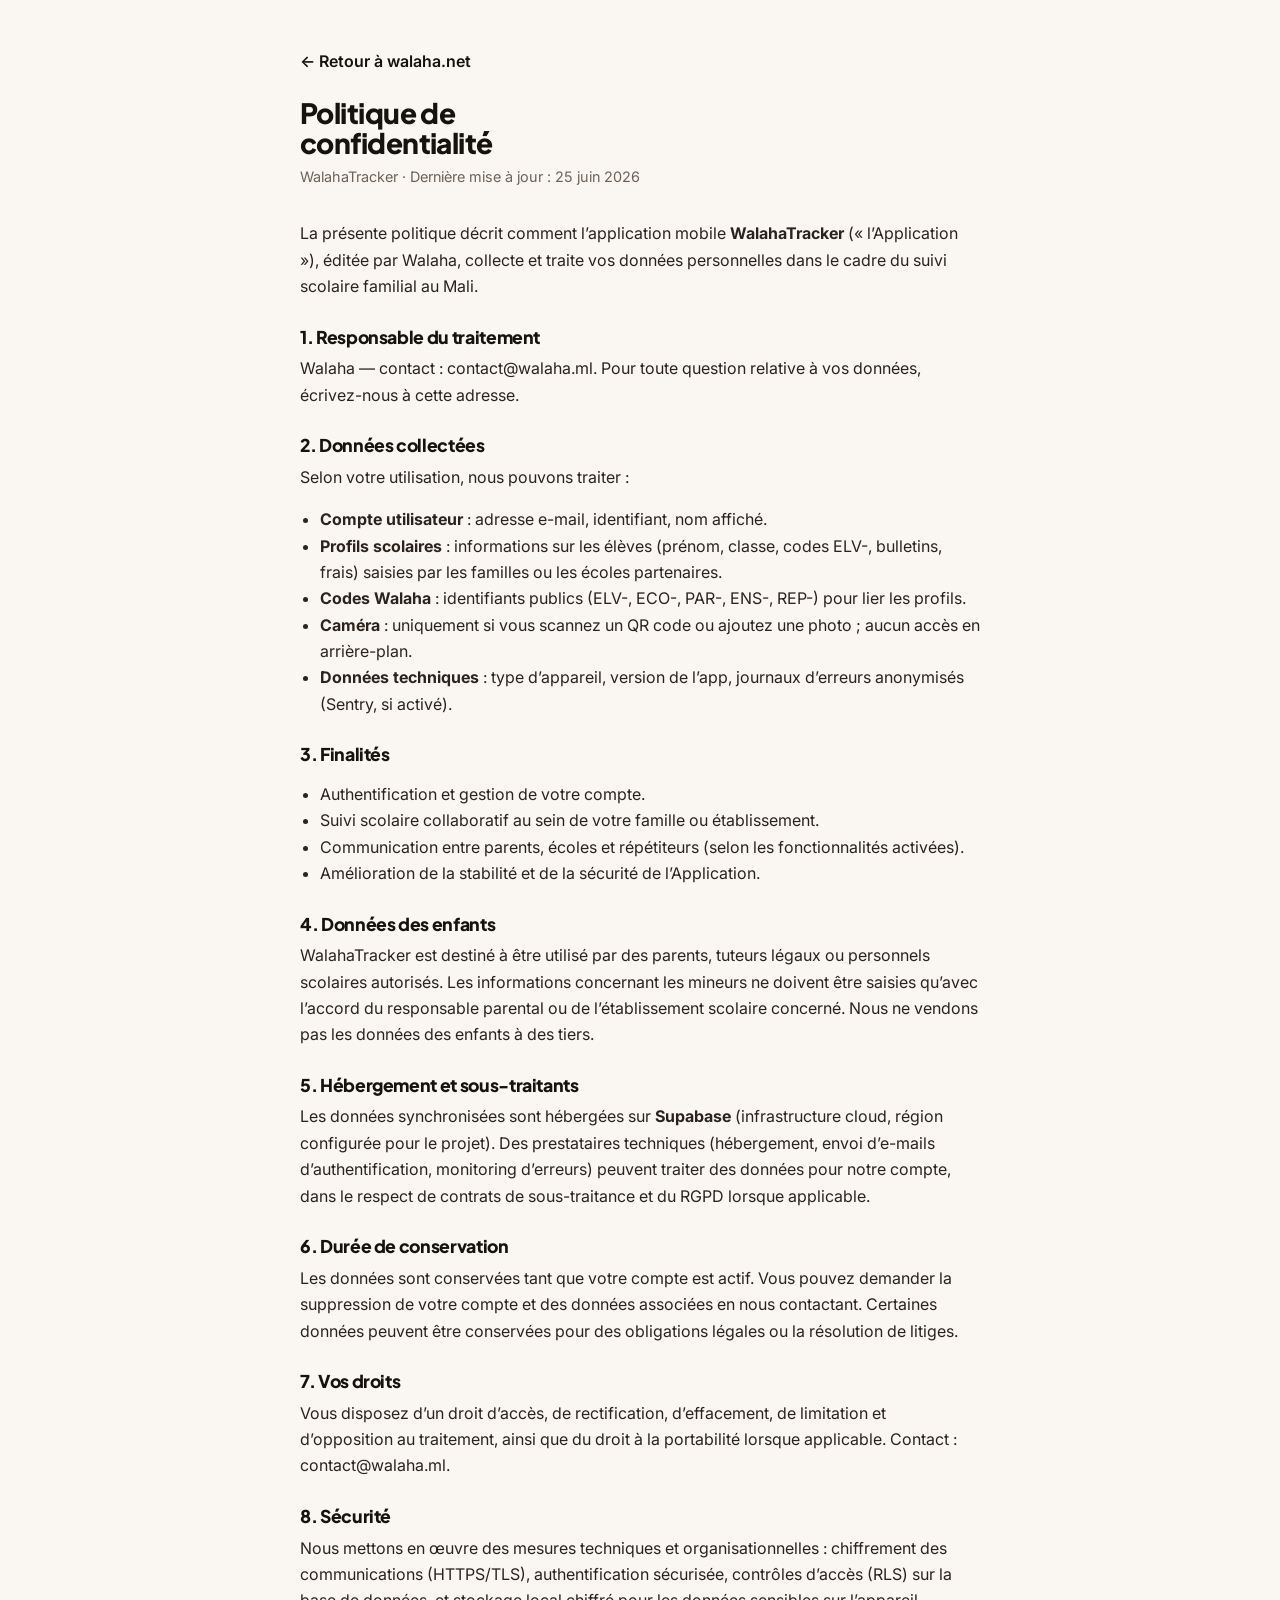
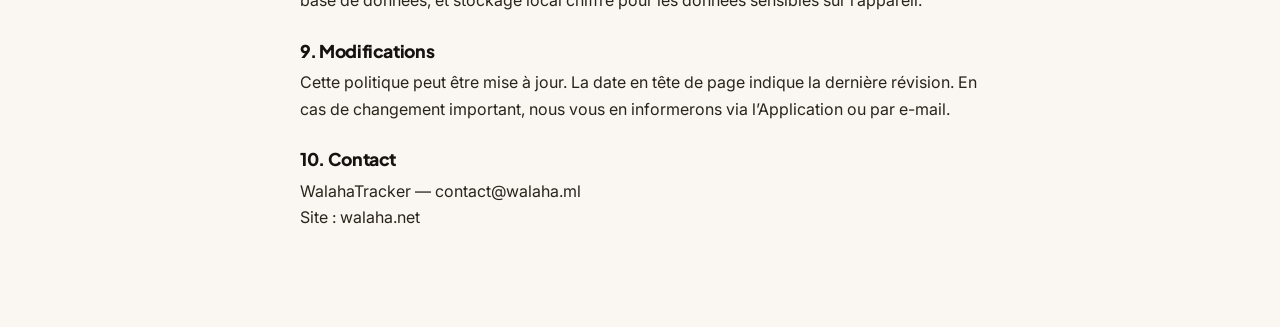
==== privacy/index.html @ f7b87dcd "Update WalahaTracker site for GitHub Pages." ====
<!doctype html>
<html lang="fr">
  <head>
    <meta charset="utf-8">
    <meta name="viewport" content="width=device-width, initial-scale=1">
    <title>Politique de confidentialité — WalahaTracker</title>
    <meta name="description" content="Politique de confidentialité de l’application WalahaTracker (suivi scolaire familial au Mali).">
    <link rel="icon" href="../logos/logo-symbol.png">
    <link rel="preconnect" href="https://fonts.googleapis.com">
    <link rel="preconnect" href="https://fonts.gstatic.com" crossorigin>
    <link href="https://fonts.googleapis.com/css2?family=Inter:wght@400;500;600;700&family=Plus+Jakarta+Sans:wght@600;700;800&display=swap" rel="stylesheet">
    <link rel="stylesheet" href="../css/style.css">
    <style>
      .legal-page { max-width: 720px; margin: 0 auto; padding: 48px 20px 80px; }
      .legal-page h1 { font-family: "Plus Jakarta Sans", sans-serif; font-size: 1.75rem; margin-bottom: 0.5rem; }
      .legal-page .legal-updated { color: #6b6258; font-size: 0.9rem; margin-bottom: 2rem; }
      .legal-page h2 { font-size: 1.1rem; margin: 1.75rem 0 0.5rem; }
      .legal-page p, .legal-page li { line-height: 1.65; color: #2a241c; }
      .legal-page ul { padding-left: 1.25rem; }
      .legal-back { display: inline-block; margin-bottom: 1.5rem; font-weight: 600; }
    </style>
  </head>
  <body>
    <main class="legal-page">
      <a class="legal-back" href="../">← Retour à walaha.net</a>
      <h1>Politique de confidentialité</h1>
      <p class="legal-updated">WalahaTracker · Dernière mise à jour : 25 juin 2026</p>

      <p>
        La présente politique décrit comment l’application mobile <strong>WalahaTracker</strong>
        (« l’Application »), éditée par Walaha, collecte et traite vos données personnelles
        dans le cadre du suivi scolaire familial au Mali.
      </p>

      <h2>1. Responsable du traitement</h2>
      <p>
        Walaha — contact : <a href="mailto:contact@walaha.ml">contact@walaha.ml</a>.
        Pour toute question relative à vos données, écrivez-nous à cette adresse.
      </p>

      <h2>2. Données collectées</h2>
      <p>Selon votre utilisation, nous pouvons traiter :</p>
      <ul>
        <li><strong>Compte utilisateur</strong> : adresse e-mail, identifiant, nom affiché.</li>
        <li><strong>Profils scolaires</strong> : informations sur les élèves (prénom, classe, codes ELV-, bulletins, frais) saisies par les familles ou les écoles partenaires.</li>
        <li><strong>Codes Walaha</strong> : identifiants publics (ELV-, ECO-, PAR-, ENS-, REP-) pour lier les profils.</li>
        <li><strong>Caméra</strong> : uniquement si vous scannez un QR code ou ajoutez une photo ; aucun accès en arrière-plan.</li>
        <li><strong>Données techniques</strong> : type d’appareil, version de l’app, journaux d’erreurs anonymisés (Sentry, si activé).</li>
      </ul>

      <h2>3. Finalités</h2>
      <ul>
        <li>Authentification et gestion de votre compte.</li>
        <li>Suivi scolaire collaboratif au sein de votre famille ou établissement.</li>
        <li>Communication entre parents, écoles et répétiteurs (selon les fonctionnalités activées).</li>
        <li>Amélioration de la stabilité et de la sécurité de l’Application.</li>
      </ul>

      <h2>4. Données des enfants</h2>
      <p>
        WalahaTracker est destiné à être utilisé par des parents, tuteurs légaux ou personnels
        scolaires autorisés. Les informations concernant les mineurs ne doivent être saisies
        qu’avec l’accord du responsable parental ou de l’établissement scolaire concerné.
        Nous ne vendons pas les données des enfants à des tiers.
      </p>

      <h2>5. Hébergement et sous-traitants</h2>
      <p>
        Les données synchronisées sont hébergées sur <strong>Supabase</strong> (infrastructure cloud,
        région configurée pour le projet). Des prestataires techniques (hébergement, envoi d’e-mails
        d’authentification, monitoring d’erreurs) peuvent traiter des données pour notre compte,
        dans le respect de contrats de sous-traitance et du RGPD lorsque applicable.
      </p>

      <h2>6. Durée de conservation</h2>
      <p>
        Les données sont conservées tant que votre compte est actif. Vous pouvez demander la
        suppression de votre compte et des données associées en nous contactant. Certaines
        données peuvent être conservées pour des obligations légales ou la résolution de litiges.
      </p>

      <h2>7. Vos droits</h2>
      <p>
        Vous disposez d’un droit d’accès, de rectification, d’effacement, de limitation et
        d’opposition au traitement, ainsi que du droit à la portabilité lorsque applicable.
        Contact : <a href="mailto:contact@walaha.ml">contact@walaha.ml</a>.
      </p>

      <h2>8. Sécurité</h2>
      <p>
        Nous mettons en œuvre des mesures techniques et organisationnelles : chiffrement des
        communications (HTTPS/TLS), authentification sécurisée, contrôles d’accès (RLS) sur
        la base de données, et stockage local chiffré pour les données sensibles sur l’appareil.
      </p>

      <h2>9. Modifications</h2>
      <p>
        Cette politique peut être mise à jour. La date en tête de page indique la dernière révision.
        En cas de changement important, nous vous en informerons via l’Application ou par e-mail.
      </p>

      <h2>10. Contact</h2>
      <p>
        WalahaTracker — <a href="mailto:contact@walaha.ml">contact@walaha.ml</a><br>
        Site : <a href="https://walaha.net/">walaha.net</a>
      </p>
    </main>
  </body>
</html>
---- css/style.css ----
/* =========================================================
   WalahaTracker — Design premium clair & chaleureux
   Palette ocre/ambre + turquoise, glassmorphism, animations
   ========================================================= */

:root {
  /* Marque */
  --ocre: #C47A2C;
  --ocre-dark: #9A5B1F;
  --amber: #E8A23D;
  --teal: #39D4DA;
  --teal-dark: #159CA3;

  /* Neutres chauds */
  --ink: #161210;
  --ink-soft: #2E2820;
  --muted: #6B6258;
  --cream: #FAF7F2;
  --cream-2: #F4ECE0;
  --white: #FFFFFF;
  --border: #ECE1D2;
  --border-strong: #E0D2BE;

  /* Dégradés */
  --grad-warm: linear-gradient(135deg, var(--amber) 0%, var(--ocre) 55%, var(--ocre-dark) 100%);
  --grad-cool: linear-gradient(135deg, var(--teal) 0%, var(--teal-dark) 100%);
  --grad-brand: linear-gradient(120deg, var(--ocre) 0%, var(--amber) 45%, var(--teal) 110%);

  /* Ombres */
  --shadow-sm: 0 4px 14px rgba(120, 80, 30, 0.06);
  --shadow: 0 18px 40px rgba(120, 80, 30, 0.10);
  --shadow-lg: 0 34px 70px rgba(90, 55, 20, 0.16);
  --shadow-teal: 0 24px 50px rgba(21, 156, 163, 0.20);

  --radius: 18px;
  --radius-lg: 26px;
  --radius-pill: 999px;
}

* { box-sizing: border-box; }

html {
  scroll-behavior: smooth;
  -webkit-text-size-adjust: 100%;
}

body {
  margin: 0;
  color: var(--ink);
  background: var(--cream);
  font-family: "Inter", system-ui, Arial, sans-serif;
  font-size: 16px;
  line-height: 1.65;
  overflow-x: hidden;
  -webkit-font-smoothing: antialiased;
}

body.menu-open { overflow: hidden; }

img { display: block; max-width: 100%; }
a { color: inherit; text-decoration: none; }
button, input, select, textarea { font: inherit; }

::selection {
  background: rgba(196, 122, 44, 0.22);
  color: var(--ink);
}

.sr-only {
  position: absolute;
  width: 1px; height: 1px;
  padding: 0; margin: -1px;
  overflow: hidden;
  clip: rect(0, 0, 0, 0);
  white-space: nowrap;
  border: 0;
}

/* ---------- Typographie ---------- */
h1, h2, h3, p { margin-top: 0; }

h1, h2, h3 {
  font-family: "Plus Jakarta Sans", "Inter", sans-serif;
  color: var(--ink);
  letter-spacing: -0.02em;
}

h1 {
  max-width: 16ch;
  margin-bottom: 16px;
  font-size: clamp(32px, 5vw, 52px);
  line-height: 1.04;
  font-weight: 800;
}

h2 {
  margin-bottom: 12px;
  font-size: clamp(25px, 3.2vw, 36px);
  line-height: 1.12;
  font-weight: 800;
}

h3 {
  margin-bottom: 8px;
  font-size: 20px;
  line-height: 1.3;
  font-weight: 700;
}

p { color: var(--muted); }

.lead {
  font-size: clamp(16px, 2vw, 18px);
  color: var(--ink-soft);
  line-height: 1.6;
}

.gradient-text {
  background: var(--grad-warm);
  -webkit-background-clip: text;
  background-clip: text;
  -webkit-text-fill-color: transparent;
  color: transparent;
}

/* ---------- Layout ---------- */
.container {
  width: min(1160px, calc(100% - 44px));
  margin: 0 auto;
}

.section {
  position: relative;
  padding: clamp(44px, 6vw, 78px) 0;
  scroll-margin-top: 84px;
}

.light-band {
  background:
    radial-gradient(900px 380px at 12% 0%, rgba(57, 212, 218, 0.07), transparent 60%),
    var(--cream-2);
}

/* ---------- Header ---------- */
.site-header {
  position: sticky;
  top: 0;
  z-index: 50;
  display: flex;
  align-items: center;
  justify-content: space-between;
  gap: 20px;
  min-height: 72px;
  padding: 10px max(22px, calc((100vw - 1160px) / 2));
  background: rgba(250, 247, 242, 0.72);
  border-bottom: 1px solid rgba(236, 225, 210, 0.7);
  backdrop-filter: saturate(160%) blur(16px);
  -webkit-backdrop-filter: saturate(160%) blur(16px);
  transition: box-shadow 0.3s ease, background 0.3s ease;
}

.site-header.scrolled {
  box-shadow: 0 10px 30px rgba(120, 80, 30, 0.08);
  background: rgba(250, 247, 242, 0.9);
}

.brand {
  display: inline-flex;
  align-items: center;
  gap: 11px;
  font-family: "Plus Jakarta Sans", sans-serif;
  font-weight: 800;
  font-size: 19px;
  letter-spacing: -0.01em;
}

.brand img {
  width: 30px;
  height: 52px;
  object-fit: contain;
  filter: drop-shadow(0 6px 12px rgba(196, 122, 44, 0.28));
}

.brand-walaha { color: var(--ocre); }
.brand-tracker { color: var(--teal-dark); }

.site-nav a:not(.btn).is-active {
  color: var(--ink);
}

.site-nav a:not(.btn).is-active::after {
  width: 100%;
}

.site-nav {
  display: flex;
  align-items: center;
  gap: 22px;
  font-size: 14.5px;
  font-weight: 600;
}

.site-nav a:not(.btn) {
  position: relative;
  color: var(--muted);
  padding: 4px 0;
  transition: color 0.2s ease;
}

.site-nav a:not(.btn)::after {
  content: "";
  position: absolute;
  left: 0; bottom: -2px;
  width: 0; height: 2px;
  border-radius: 2px;
  background: var(--grad-warm);
  transition: width 0.25s ease;
}

.site-nav a:not(.btn):hover,
.site-nav a:not(.btn):focus-visible { color: var(--ink); }

.site-nav a:not(.btn):hover::after,
.site-nav a:not(.btn):focus-visible::after { width: 100%; }

/* ---------- Boutons ---------- */
.btn {
  position: relative;
  display: inline-flex;
  align-items: center;
  justify-content: center;
  gap: 8px;
  min-height: 50px;
  padding: 13px 24px;
  border: 1px solid transparent;
  border-radius: var(--radius-pill);
  font-size: 15px;
  font-weight: 700;
  line-height: 1.2;
  cursor: pointer;
  white-space: nowrap;
  transition: transform 0.2s ease, box-shadow 0.25s ease, background 0.25s ease, color 0.2s ease;
}

.btn:hover, .btn:focus-visible { transform: translateY(-2px); }

.btn-primary {
  background: var(--grad-warm);
  color: var(--white);
  box-shadow: 0 14px 26px rgba(196, 122, 44, 0.30);
}

.btn-primary:hover, .btn-primary:focus-visible {
  box-shadow: 0 20px 38px rgba(196, 122, 44, 0.42);
}

.btn-secondary {
  background: var(--white);
  color: var(--ocre-dark);
  border-color: var(--border-strong);
  box-shadow: var(--shadow-sm);
}

.btn-secondary:hover, .btn-secondary:focus-visible {
  border-color: var(--ocre);
  box-shadow: var(--shadow);
}

.btn-light {
  background: var(--white);
  color: var(--ocre-dark);
  box-shadow: 0 16px 30px rgba(0, 0, 0, 0.16);
}

.btn .icon { width: 18px; height: 18px; }

/* Menu mobile */
.menu-toggle {
  display: none;
  width: 48px; height: 48px;
  padding: 12px;
  background: var(--white);
  border: 1px solid var(--border);
  border-radius: 12px;
  box-shadow: var(--shadow-sm);
}

.menu-toggle span:not(.sr-only) {
  display: block;
  width: 100%; height: 2px;
  margin: 5px 0;
  border-radius: 2px;
  background: var(--ink);
  transition: transform 0.25s ease, opacity 0.2s ease;
}

/* ---------- Badges / eyebrow ---------- */
.badge-row {
  display: flex;
  flex-wrap: wrap;
  gap: 10px;
  margin-bottom: 16px;
}

.badge {
  display: inline-flex;
  align-items: center;
  gap: 7px;
  padding: 7px 14px;
  border-radius: var(--radius-pill);
  font-size: 13px;
  font-weight: 700;
  color: var(--teal-dark);
  background: rgba(57, 212, 218, 0.13);
  border: 1px solid rgba(57, 212, 218, 0.28);
}

.badge.warm {
  color: var(--ocre-dark);
  background: rgba(196, 122, 44, 0.12);
  border-color: rgba(196, 122, 44, 0.28);
}

.badge .dot {
  width: 8px; height: 8px;
  border-radius: 50%;
  background: var(--teal-dark);
  box-shadow: 0 0 0 4px rgba(57, 212, 218, 0.18);
}

.badge.warm .dot {
  background: var(--ocre);
  box-shadow: 0 0 0 4px rgba(196, 122, 44, 0.18);
}

.eyebrow {
  display: inline-flex;
  align-items: center;
  gap: 8px;
  margin-bottom: 10px;
  font-size: 13px;
  font-weight: 800;
  text-transform: uppercase;
  letter-spacing: 0.1em;
  color: var(--ocre-dark);
}

.eyebrow::before {
  content: "";
  width: 22px; height: 2px;
  border-radius: 2px;
  background: var(--grad-warm);
}

/* ---------- Hero ---------- */
.hero {
  position: relative;
  min-height: auto;
  padding-block: clamp(42px, 6vw, 76px);
  display: flex;
  align-items: center;
  overflow: hidden;
  background:
    radial-gradient(680px 460px at 88% 8%, rgba(57, 212, 218, 0.16), transparent 60%),
    radial-gradient(720px 520px at 6% 92%, rgba(232, 162, 61, 0.14), transparent 62%),
    linear-gradient(180deg, var(--white) 0%, var(--cream) 100%);
}

.blob {
  position: absolute;
  border-radius: 50%;
  filter: blur(60px);
  opacity: 0.55;
  z-index: 0;
  pointer-events: none;
  animation: float-blob 16s ease-in-out infinite;
}

.blob-1 {
  width: 360px; height: 360px;
  top: -80px; right: -60px;
  background: radial-gradient(circle, rgba(57, 212, 218, 0.5), transparent 70%);
}

.blob-2 {
  width: 420px; height: 420px;
  bottom: -140px; left: -100px;
  background: radial-gradient(circle, rgba(232, 162, 61, 0.45), transparent 70%);
  animation-delay: -6s;
}

@keyframes float-blob {
  0%, 100% { transform: translate(0, 0) scale(1); }
  50% { transform: translate(20px, -30px) scale(1.08); }
}

.hero-grid {
  position: relative;
  z-index: 1;
  display: grid;
  grid-template-columns: minmax(0, 1.05fr) minmax(330px, 460px);
  align-items: center;
  gap: 38px;
}

.hero-actions {
  display: flex;
  flex-wrap: wrap;
  gap: 14px;
  margin-top: 22px;
}

.hero-trust {
  display: flex;
  align-items: center;
  gap: 18px;
  margin-top: 22px;
  font-size: 14px;
  color: var(--muted);
}

.hero-trust .avatars {
  display: flex;
}

.hero-trust .avatars span {
  width: 36px; height: 36px;
  margin-left: -10px;
  border-radius: 50%;
  border: 2px solid var(--white);
  display: grid;
  place-items: center;
  font-size: 13px;
  font-weight: 800;
  color: var(--white);
  box-shadow: var(--shadow-sm);
}
.hero-trust .avatars span:first-child { margin-left: 0; }
.hero-trust .avatars span:nth-child(1) { background: var(--ocre); }
.hero-trust .avatars span:nth-child(2) { background: var(--teal-dark); }
.hero-trust .avatars span:nth-child(3) { background: var(--amber); }
.hero-trust .avatars span:nth-child(4) { background: var(--ink-soft); }

/* ---------- Mockup téléphone ---------- */
.hero-visual {
  position: relative;
  display: grid;
  place-items: center;
  min-height: 500px;
  perspective: 1400px;
}

.hero-phone-glow {
  position: absolute;
  width: 320px;
  height: 520px;
  border-radius: 50%;
  background: radial-gradient(ellipse, rgba(57, 212, 218, 0.35) 0%, rgba(196, 122, 44, 0.18) 45%, transparent 72%);
  filter: blur(28px);
  z-index: 1;
  animation: glow-pulse 4s ease-in-out infinite;
}

@keyframes glow-pulse {
  0%, 100% { opacity: 0.75; transform: scale(1); }
  50% { opacity: 1; transform: scale(1.06); }
}

.phone-mockup {
  position: relative;
  width: 258px;
  padding: 12px;
  background: linear-gradient(160deg, #1b1b1f, #050507);
  border-radius: 44px;
  box-shadow:
    var(--shadow-lg),
    0 0 0 1px rgba(255, 255, 255, 0.08),
    0 30px 80px rgba(57, 212, 218, 0.15);
  transform: rotateY(-12deg) rotateX(4deg);
  transition: transform 0.5s ease;
  z-index: 2;
  animation: phone-in 0.9s cubic-bezier(0.16, 1, 0.3, 1) both;
}

.phone-mockup:hover { transform: rotateY(-4deg) rotateX(2deg) translateY(-6px); }

@keyframes phone-in {
  from { opacity: 0; transform: rotateY(-22deg) rotateX(6deg) translateY(30px); }
  to { opacity: 1; transform: rotateY(-12deg) rotateX(4deg); }
}

.phone-screen {
  position: relative;
  border-radius: 32px;
  overflow: hidden;
  background: #0d0d10;
}

.phone-shot {
  width: 100%;
  height: auto;
  vertical-align: top;
  transition: opacity 0.35s ease, transform 0.35s ease;
}

.phone-shot.is-fading {
  opacity: 0;
  transform: scale(0.98);
}

.phone-notch {
  position: absolute;
  top: 10px; left: 50%;
  transform: translateX(-50%);
  width: 96px; height: 22px;
  background: #060608;
  border-radius: var(--radius-pill);
  z-index: 3;
}

.phone-app {
  padding: 40px 16px 18px;
}

.app-top {
  display: flex;
  align-items: center;
  gap: 11px;
  padding: 6px 4px 16px;
}

.app-top .ava {
  width: 42px; height: 42px;
  border-radius: 13px;
  background: var(--grad-warm);
  display: grid;
  place-items: center;
  color: var(--white);
  font-weight: 800;
  font-size: 16px;
  box-shadow: 0 8px 16px rgba(196, 122, 44, 0.3);
}

.app-top strong { display: block; font-size: 15px; color: var(--ink); }
.app-top small { color: var(--muted); font-size: 12px; }
.app-top .bell {
  margin-left: auto;
  width: 34px; height: 34px;
  display: grid; place-items: center;
  border-radius: 11px;
  background: var(--white);
  box-shadow: var(--shadow-sm);
  position: relative;
}
.app-top .bell::after {
  content: "";
  position: absolute;
  top: 7px; right: 8px;
  width: 8px; height: 8px;
  border-radius: 50%;
  background: var(--teal-dark);
  border: 2px solid var(--white);
}

.app-progress {
  padding: 16px;
  border-radius: 18px;
  background: var(--grad-cool);
  color: var(--white);
  box-shadow: var(--shadow-teal);
}
.app-progress small { opacity: 0.9; font-size: 11px; font-weight: 600; }
.app-progress .val {
  font-family: "Plus Jakarta Sans", sans-serif;
  font-size: 26px; font-weight: 800;
  margin: 2px 0 10px;
}
.app-progress .bar {
  height: 7px;
  border-radius: var(--radius-pill);
  background: rgba(255, 255, 255, 0.3);
  overflow: hidden;
}
.app-progress .bar i {
  display: block; height: 100%;
  width: 78%;
  border-radius: var(--radius-pill);
  background: var(--white);
  animation: grow-bar 1.6s 0.4s ease both;
}
@keyframes grow-bar { from { width: 0; } }

.app-row {
  display: flex;
  align-items: center;
  gap: 12px;
  margin-top: 12px;
  padding: 13px;
  border-radius: 15px;
  background: var(--white);
  box-shadow: var(--shadow-sm);
}
.app-row .ic {
  width: 36px; height: 36px;
  flex: none;
  border-radius: 11px;
  display: grid; place-items: center;
}
.app-row .ic svg { width: 18px; height: 18px; }
.app-row .ic.warm { background: rgba(196, 122, 44, 0.14); color: var(--ocre-dark); }
.app-row .ic.cool { background: rgba(57, 212, 218, 0.16); color: var(--teal-dark); }
.app-row strong { display: block; font-size: 13px; color: var(--ink); }
.app-row small { color: var(--muted); font-size: 11.5px; }
.app-row .tag {
  margin-left: auto;
  font-size: 10px; font-weight: 800;
  padding: 4px 9px;
  border-radius: var(--radius-pill);
  background: rgba(57, 212, 218, 0.16);
  color: var(--teal-dark);
}

/* Cartes flottantes autour du téléphone */
.float-card {
  position: absolute;
  z-index: 3;
  display: flex;
  align-items: center;
  gap: 10px;
  padding: 12px 15px;
  background: rgba(255, 255, 255, 0.78);
  border: 1px solid rgba(255, 255, 255, 0.9);
  border-radius: 15px;
  box-shadow: var(--shadow);
  backdrop-filter: blur(8px);
  font-size: 13px;
  font-weight: 700;
  color: var(--ink);
  animation: float-card 5s ease-in-out infinite;
}

.float-card .fic {
  width: 30px; height: 30px;
  flex: none;
  border-radius: 9px;
  display: grid; place-items: center;
}
.float-card .fic svg { width: 16px; height: 16px; }
.float-card.warm .fic { background: var(--grad-warm); color: #fff; }
.float-card.cool .fic { background: var(--grad-cool); color: #fff; }

.float-one { top: 60px; left: -28px; animation-delay: 0s; }
.float-two { top: 240px; right: -28px; animation-delay: -1.6s; }
.float-three { bottom: 42px; left: -16px; animation-delay: -3.2s; }

@media (max-width: 767px) {
  .float-card { display: none; }
}

@keyframes float-card {
  0%, 100% { transform: translateY(0); }
  50% { transform: translateY(-12px); }
}

/* ---------- Stats strip ---------- */
.stats-strip {
  position: relative;
  z-index: 2;
  margin-top: -24px;
}
.stats-inner {
  display: grid;
  grid-template-columns: repeat(4, 1fr);
  gap: 0;
  padding: 18px 8px;
  background: var(--white);
  border: 1px solid var(--border);
  border-radius: var(--radius-lg);
  box-shadow: var(--shadow);
}
.stat {
  text-align: center;
  padding: 6px 18px;
  border-right: 1px solid var(--border);
}
.stat:last-child { border-right: none; }
.stat .num {
  font-family: "Plus Jakarta Sans", sans-serif;
  font-size: clamp(22px, 3vw, 32px);
  font-weight: 800;
  line-height: 1;
}
.stat .num.text-sm { font-size: clamp(18px, 2.5vw, 26px); }
.stat .num.cool { color: var(--teal-dark); }
.stat .lbl {
  margin-top: 6px;
  font-size: 13px;
  color: var(--muted);
  font-weight: 600;
}

/* ---------- En-tête de section ---------- */
.section-heading {
  max-width: 720px;
  margin-bottom: 28px;
}
.section-heading.center {
  max-width: 760px;
  margin-inline: auto;
  text-align: center;
}
.section-heading.center .eyebrow { justify-content: center; }

/* ---------- Cartes ---------- */
.card-grid, .feature-grid {
  display: grid;
  gap: 16px;
}
.card-grid.four { grid-template-columns: repeat(4, minmax(0, 1fr)); }
.feature-grid { grid-template-columns: repeat(4, minmax(0, 1fr)); }

.card {
  position: relative;
  padding: 20px 20px;
  background: var(--white);
  border: 1px solid var(--border);
  border-radius: var(--radius);
  box-shadow: var(--shadow-sm);
  overflow: hidden;
  transition: transform 0.3s ease, box-shadow 0.3s ease, border-color 0.3s ease;
}

.card::before {
  content: "";
  position: absolute;
  inset: 0 0 auto 0;
  height: 3px;
  background: var(--grad-warm);
  transform: scaleX(0);
  transform-origin: left;
  transition: transform 0.35s ease;
}

.card:hover {
  transform: translateY(-6px);
  box-shadow: var(--shadow);
  border-color: var(--border-strong);
}
.card:hover::before { transform: scaleX(1); }

.card p:last-child { margin-bottom: 0; }

.card-icon {
  width: 42px; height: 42px;
  margin-bottom: 12px;
  border-radius: 14px;
  display: grid;
  place-items: center;
  background: rgba(196, 122, 44, 0.12);
  color: var(--ocre-dark);
}
.card-icon svg { width: 24px; height: 24px; }
.card.cool .card-icon {
  background: rgba(57, 212, 218, 0.15);
  color: var(--teal-dark);
}
.card.cool::before { background: var(--grad-cool); }

/* Cartes fonctionnalités numérotées */
.feature-card .num-badge {
  display: inline-flex;
  align-items: center;
  justify-content: center;
  width: 40px; height: 40px;
  margin-bottom: 16px;
  border-radius: 12px;
  font-family: "Plus Jakarta Sans", sans-serif;
  font-weight: 800;
  font-size: 15px;
  color: var(--white);
  background: var(--grad-warm);
  box-shadow: 0 8px 16px rgba(196, 122, 44, 0.25);
}
.feature-card:nth-child(even) .num-badge {
  background: var(--grad-cool);
  box-shadow: 0 8px 16px rgba(21, 156, 163, 0.25);
}
.feature-card:nth-child(even)::before { background: var(--grad-cool); }

/* ---------- Solution ---------- */
.split {
  display: grid;
  grid-template-columns: 0.92fr 1.08fr;
  gap: 48px;
  align-items: center;
}

.solution-panel {
  position: relative;
  padding: 28px;
  background: var(--white);
  border: 1px solid var(--border);
  border-radius: var(--radius-lg);
  box-shadow: var(--shadow);
}
.solution-panel::after {
  content: "";
  position: absolute;
  inset: -1px;
  border-radius: inherit;
  padding: 1px;
  background: var(--grad-brand);
  -webkit-mask: linear-gradient(#000 0 0) content-box, linear-gradient(#000 0 0);
  -webkit-mask-composite: xor;
  mask-composite: exclude;
  opacity: 0.5;
  pointer-events: none;
}
.solution-panel strong {
  display: block;
  margin-top: 18px;
  padding-top: 18px;
  border-top: 1px solid var(--border);
  font-family: "Plus Jakarta Sans", sans-serif;
  font-size: 20px;
  line-height: 1.4;
  color: var(--ocre-dark);
}

/* ---------- Audience ---------- */
.audience-card {
  display: grid;
  grid-template-columns: 1fr 1fr;
  gap: 34px;
  align-items: center;
}
.audience-card.reverse > div { order: 2; }
.audience-card.reverse .check-list { order: 1; }

.check-list, .beta-list {
  display: grid;
  gap: 10px;
  margin: 24px 0 0;
  padding: 0;
  list-style: none;
}
.audience-card .check-list { margin-top: 0; }

.check-list li, .beta-list li {
  position: relative;
  display: flex;
  align-items: flex-start;
  gap: 13px;
  padding: 11px 14px;
  background: var(--white);
  border: 1px solid var(--border);
  border-radius: 14px;
  color: var(--ink-soft);
  font-weight: 600;
  font-size: 15px;
  box-shadow: var(--shadow-sm);
  transition: transform 0.2s ease, box-shadow 0.2s ease;
}
.check-list li:hover { transform: translateX(4px); box-shadow: var(--shadow); }

.check-list li::before,
.beta-list li::before {
  content: "";
  flex: none;
  width: 23px; height: 23px;
  margin-top: 1px;
  border-radius: 7px;
  background-color: rgba(57, 212, 218, 0.16);
  background-image: url("data:image/svg+xml,%3Csvg xmlns='http://www.w3.org/2000/svg' viewBox='0 0 24 24' fill='none' stroke='%23159CA3' stroke-width='3' stroke-linecap='round' stroke-linejoin='round'%3E%3Cpolyline points='20 6 9 17 4 12'/%3E%3C/svg%3E");
  background-size: 14px;
  background-position: center;
  background-repeat: no-repeat;
}
.beta-list li::before {
  background-color: rgba(57, 212, 218, 0.22);
  background-image: url("data:image/svg+xml,%3Csvg xmlns='http://www.w3.org/2000/svg' viewBox='0 0 24 24' fill='none' stroke='%2339D4DA' stroke-width='3' stroke-linecap='round' stroke-linejoin='round'%3E%3Cpolyline points='20 6 9 17 4 12'/%3E%3C/svg%3E");
}

/* Audience – panneau visuel */
.audience-visual {
  position: relative;
  padding: 26px;
  border-radius: var(--radius-lg);
  background:
    radial-gradient(400px 300px at 80% 10%, rgba(57, 212, 218, 0.16), transparent 60%),
    linear-gradient(160deg, var(--white), var(--cream-2));
  border: 1px solid var(--border);
  box-shadow: var(--shadow);
}

/* ---------- Bêta (band sombre chaud) ---------- */
.beta-band {
  position: relative;
  color: var(--white);
  overflow: hidden;
  background: linear-gradient(135deg, #2a1a0c 0%, var(--ocre-dark) 60%, var(--ocre) 130%);
}
.beta-band::before {
  content: "";
  position: absolute;
  width: 480px; height: 480px;
  top: -160px; right: -120px;
  border-radius: 50%;
  background: radial-gradient(circle, rgba(57, 212, 218, 0.30), transparent 70%);
  filter: blur(40px);
}
.beta-band .container { position: relative; z-index: 1; }
.beta-band h2 { color: var(--white); }
.beta-band p { color: rgba(255, 255, 255, 0.82); }
.beta-band .badge {
  color: var(--white);
  background: rgba(255, 255, 255, 0.14);
  border-color: rgba(255, 255, 255, 0.22);
}
.beta-band .badge .dot { background: var(--teal); box-shadow: 0 0 0 4px rgba(57,212,218,0.25); }

.beta-grid {
  display: grid;
  grid-template-columns: 1fr 0.92fr;
  gap: 34px;
  align-items: center;
}

.beta-band .beta-list li {
  background: rgba(255, 255, 255, 0.07);
  border-color: rgba(255, 255, 255, 0.14);
  color: rgba(255, 255, 255, 0.92);
  box-shadow: none;
}

/* ---------- Contact ---------- */
.contact-grid {
  display: grid;
  grid-template-columns: 0.9fr 1.1fr;
  gap: 28px;
  align-items: start;
}
.contact-copy { position: sticky; top: 104px; }
.whatsapp-btn { margin-top: 16px; }
.whatsapp-btn .icon { color: #25D366; }

.contact-form {
  position: relative;
  overflow: hidden;
  display: grid;
  grid-template-columns: 1fr 1fr;
  gap: 10px 12px;
  padding: 18px;
  background:
    linear-gradient(180deg, rgba(255, 255, 255, 0.94), rgba(250, 247, 242, 0.96)),
    var(--white);
  border: 1px solid var(--border);
  border-radius: 20px;
  box-shadow: var(--shadow);
}

.contact-form::before {
  content: "";
  position: absolute;
  inset: 0 0 auto 0;
  height: 5px;
  background: var(--grad-brand);
}

.form-row { display: grid; gap: 5px; }
.form-row.full, .contact-form button, .form-status { grid-column: 1 / -1; }

.contact-form button {
  width: 100%;
  min-height: 46px;
  margin-top: 2px;
}

label {
  font-size: 12.5px;
  font-weight: 800;
  color: var(--ink-soft);
  letter-spacing: 0.01em;
}

input, select, textarea {
  width: 100%;
  border: 1px solid var(--border-strong);
  border-radius: 10px;
  padding: 10px 12px;
  color: var(--ink);
  background: rgba(255, 255, 255, 0.76);
  transition: border-color 0.2s ease, box-shadow 0.2s ease, background 0.2s ease;
}

input, select {
  min-height: 43px;
}

textarea {
  min-height: 74px;
  resize: vertical;
}

input:focus, select:focus, textarea:focus {
  outline: none;
  background: var(--white);
  border-color: var(--teal-dark);
  box-shadow: 0 0 0 4px rgba(57, 212, 218, 0.18);
}

.form-status {
  min-height: 20px;
  margin: 0;
  font-weight: 700;
  font-size: 13px;
}
.form-status.success { color: var(--teal-dark); }
.form-status.error { color: var(--ocre-dark); }

/* ---------- Footer ---------- */
.site-footer {
  padding: 40px 0 22px;
  background: var(--ink);
  color: var(--white);
}
.site-footer .brand { color: var(--white); }
.site-footer .brand-walaha { color: var(--amber); }
.site-footer .brand-tracker { color: var(--teal); }
.site-footer p { margin: 12px 0 0; color: rgba(255, 255, 255, 0.6); max-width: 38ch; }

.footer-grid {
  display: grid;
  grid-template-columns: 1.4fr 1fr 1fr;
  gap: 26px;
  align-items: start;
  padding-bottom: 24px;
}

.footer-brand-col p { max-width: 28ch; }

.footer-mali {
  margin-top: 10px;
  font-size: 13px;
  font-weight: 600;
  color: var(--amber);
}

.footer-nav,
.footer-contact {
  display: flex;
  flex-direction: column;
  gap: 10px;
}

.footer-nav strong,
.footer-contact strong {
  margin-bottom: 4px;
  font-size: 13px;
  text-transform: uppercase;
  letter-spacing: 0.08em;
  color: rgba(255, 255, 255, 0.45);
}

.footer-nav a,
.footer-contact a {
  font-size: 14px;
  font-weight: 600;
  color: rgba(255, 255, 255, 0.72);
  transition: color 0.2s ease;
}

.footer-nav a:hover,
.footer-contact a:hover { color: var(--teal); }

.copyright {
  display: flex;
  flex-wrap: wrap;
  justify-content: space-between;
  gap: 10px;
  padding-top: 24px;
  border-top: 1px solid rgba(255, 255, 255, 0.1);
  color: rgba(255, 255, 255, 0.5);
  font-size: 14px;
}

.footer-legal a {
  font-size: 13px;
  color: rgba(255, 255, 255, 0.45);
  font-weight: 600;
}

.footer-legal a:hover { color: var(--teal); }

/* ---------- Animations au scroll ---------- */
.reveal {
  opacity: 0;
  transform: translateY(28px);
  transition: opacity 0.7s cubic-bezier(0.16, 1, 0.3, 1),
              transform 0.7s cubic-bezier(0.16, 1, 0.3, 1);
  will-change: opacity, transform;
}
.reveal.is-visible {
  opacity: 1;
  transform: none;
}
.reveal[data-delay="1"] { transition-delay: 0.08s; }
.reveal[data-delay="2"] { transition-delay: 0.16s; }
.reveal[data-delay="3"] { transition-delay: 0.24s; }
.reveal[data-delay="4"] { transition-delay: 0.32s; }

@media (prefers-reduced-motion: reduce) {
  *, *::before, *::after {
    animation-duration: 0.001ms !important;
    animation-iteration-count: 1 !important;
    transition-duration: 0.001ms !important;
    scroll-behavior: auto !important;
  }
  .reveal { opacity: 1; transform: none; }
}

/* ====================== Responsive ====================== */
@media (max-width: 1023px) {
  .site-header { padding-inline: 22px; }
  .menu-toggle { display: block; }

  .site-nav {
    position: fixed;
    inset: 72px 0 auto 0;
    display: none;
    flex-direction: column;
    align-items: stretch;
    gap: 0;
    padding: 12px 22px 18px;
    background: rgba(250, 247, 242, 0.98);
    backdrop-filter: blur(16px);
    border-bottom: 1px solid var(--border);
    box-shadow: var(--shadow);
  }
  .site-nav.is-open { display: flex; }
  .site-nav a:not(.btn) { padding: 10px 0; }
  .nav-cta { margin-top: 8px; }

  .hero-grid, .split, .audience-card, .beta-grid, .contact-grid {
    grid-template-columns: 1fr;
  }
  .audience-card.reverse > div,
  .audience-card.reverse .check-list { order: initial; }

  .card-grid.four, .feature-grid { grid-template-columns: repeat(2, minmax(0, 1fr)); }
  .stats-inner { grid-template-columns: repeat(2, 1fr); gap: 8px; }
  .stat:nth-child(2) { border-right: none; }
  .stat:nth-child(1), .stat:nth-child(2) { border-bottom: 1px solid var(--border); padding-bottom: 12px; }
  .stat:nth-child(3), .stat:nth-child(4) { padding-top: 12px; }

  .contact-copy { position: static; }
}

@media (max-width: 767px) {
  .container { width: min(100% - 32px, 1160px); }
  .hero { min-height: auto; padding-top: 34px; }
  .hero-grid { gap: 30px; }
  .hero-actions, .hero-actions .btn { width: 100%; }

  .hero-visual { min-height: 430px; }
  .phone-mockup { transform: none; width: 230px; }
  .phone-mockup:hover { transform: translateY(-6px); }
  .float-one { left: -10px; }
  .float-two { right: -10px; }
  .float-three { left: -6px; }

  .card-grid.four, .feature-grid, .contact-form { grid-template-columns: 1fr; }
  .stats-inner { grid-template-columns: 1fr 1fr; }
  .contact-form {
    gap: 9px;
    padding: 16px;
    border-radius: 18px;
  }
}

@media (max-width: 380px) {
  .float-two { top: 240px; }
}

/* ---------- Vitrine application ---------- */
.app-showcase {
  position: relative;
  overflow: hidden;
  padding-block: clamp(50px, 7vw, 78px);
  background:
    radial-gradient(900px 500px at 15% 20%, rgba(57, 212, 218, 0.14), transparent 58%),
    radial-gradient(700px 480px at 88% 75%, rgba(196, 122, 44, 0.16), transparent 55%),
    linear-gradient(165deg, #12100e 0%, #1a1612 42%, #141210 100%);
  color: var(--white);
}

.app-showcase .container { position: relative; z-index: 1; }

.showcase-glow {
  position: absolute;
  border-radius: 50%;
  filter: blur(80px);
  pointer-events: none;
  opacity: 0.5;
}

.showcase-glow-1 {
  width: 480px; height: 480px;
  top: -120px; right: -80px;
  background: rgba(57, 212, 218, 0.22);
}

.showcase-glow-2 {
  width: 420px; height: 420px;
  bottom: -100px; left: -60px;
  background: rgba(196, 122, 44, 0.2);
}

.app-showcase-grid {
  display: grid;
  grid-template-columns: minmax(0, 1fr) minmax(280px, 380px);
  align-items: center;
  gap: clamp(28px, 4vw, 48px);
}

.app-showcase-copy .badge {
  margin-bottom: 12px;
}

.app-showcase-copy h2 {
  color: var(--white);
  max-width: 18ch;
  margin-bottom: 12px;
}

.app-showcase .gradient-text {
  background: var(--grad-brand);
  -webkit-background-clip: text;
  background-clip: text;
}

.app-showcase-copy .lead {
  color: rgba(255, 255, 255, 0.78);
  font-size: 17px;
  line-height: 1.7;
  margin-bottom: 18px;
  max-width: 46ch;
}

.app-showcase-tabs {
  display: flex;
  flex-direction: column;
  gap: 6px;
  margin-bottom: 20px;
}

.showcase-tab {
  display: flex;
  align-items: center;
  gap: 12px;
  width: 100%;
  padding: 10px 12px;
  text-align: left;
  color: rgba(255, 255, 255, 0.88);
  background: rgba(255, 255, 255, 0.04);
  border: 1px solid rgba(255, 255, 255, 0.08);
  border-radius: 16px;
  cursor: pointer;
  transition: background 0.25s ease, border-color 0.25s ease, transform 0.25s ease, box-shadow 0.25s ease;
}

.showcase-tab:hover {
  background: rgba(255, 255, 255, 0.07);
  border-color: rgba(57, 212, 218, 0.35);
  transform: translateX(4px);
}

.showcase-tab.is-active {
  background: linear-gradient(135deg, rgba(57, 212, 218, 0.16), rgba(196, 122, 44, 0.12));
  border-color: rgba(57, 212, 218, 0.55);
  box-shadow: 0 12px 32px rgba(0, 0, 0, 0.25), inset 0 1px 0 rgba(255, 255, 255, 0.08);
}

.showcase-tab .tab-icon {
  flex-shrink: 0;
  width: 40px; height: 40px;
  display: grid;
  place-items: center;
  border-radius: 12px;
  color: var(--white);
}

.showcase-tab .tab-icon.warm { background: var(--grad-warm); box-shadow: 0 8px 18px rgba(196, 122, 44, 0.35); }
.showcase-tab .tab-icon.cool { background: var(--grad-cool); box-shadow: 0 8px 18px rgba(21, 156, 163, 0.35); }
.showcase-tab .tab-icon svg { width: 18px; height: 18px; }

.showcase-tab .tab-text {
  display: flex;
  flex-direction: column;
  gap: 2px;
  min-width: 0;
}

.showcase-tab strong {
  font-size: 15px;
  font-weight: 700;
  color: var(--white);
}

.showcase-tab small {
  font-size: 13px;
  color: rgba(255, 255, 255, 0.58);
  line-height: 1.4;
}

.showcase-cta { margin-top: 4px; }

.app-showcase-stage {
  position: relative;
  display: grid;
  place-items: center;
  min-height: 500px;
}

.stage-ring {
  position: absolute;
  width: 340px; height: 340px;
  border-radius: 50%;
  border: 1px solid rgba(57, 212, 218, 0.22);
  box-shadow:
    0 0 60px rgba(57, 212, 218, 0.18),
    inset 0 0 60px rgba(57, 212, 218, 0.06);
  animation: ring-spin 18s linear infinite;
}

.stage-ring::before {
  content: "";
  position: absolute;
  inset: 18px;
  border-radius: 50%;
  border: 1px dashed rgba(196, 122, 44, 0.25);
}

@keyframes ring-spin {
  from { transform: rotate(0deg); }
  to { transform: rotate(360deg); }
}

.phone-mockup--showcase {
  width: 270px;
  transform: none;
  animation: none;
  box-shadow:
    0 40px 90px rgba(0, 0, 0, 0.55),
    0 0 0 1px rgba(255, 255, 255, 0.1),
    0 0 80px rgba(57, 212, 218, 0.22);
}

.phone-mockup--showcase:hover { transform: translateY(-8px); }

.stage-caption {
  margin: 16px 0 0;
  font-size: 14px;
  font-weight: 700;
  letter-spacing: 0.06em;
  text-transform: uppercase;
  color: rgba(57, 212, 218, 0.9);
  text-align: center;
}

.app-showcase-strip {
  display: flex;
  gap: 12px;
  margin-top: clamp(28px, 4vw, 42px);
  padding: 12px 4px 6px;
  overflow-x: auto;
  scroll-snap-type: x mandatory;
  scrollbar-width: thin;
  scrollbar-color: rgba(57, 212, 218, 0.4) transparent;
  -webkit-overflow-scrolling: touch;
}

.app-showcase-strip::-webkit-scrollbar { height: 6px; }
.app-showcase-strip::-webkit-scrollbar-thumb {
  background: rgba(57, 212, 218, 0.35);
  border-radius: 99px;
}

.strip-item {
  flex: 0 0 auto;
  display: flex;
  flex-direction: column;
  align-items: center;
  gap: 10px;
  padding: 0;
  background: none;
  border: none;
  color: rgba(255, 255, 255, 0.55);
  font-size: 12px;
  font-weight: 700;
  text-transform: uppercase;
  letter-spacing: 0.06em;
  cursor: pointer;
  scroll-snap-align: center;
  transition: color 0.25s ease, transform 0.25s ease;
}

.strip-item:hover { color: rgba(255, 255, 255, 0.85); transform: translateY(-4px); }

.strip-item.is-active { color: var(--teal); }

.strip-phone {
  display: block;
  width: 108px;
  padding: 7px;
  background: linear-gradient(160deg, #252528, #0a0a0c);
  border-radius: 22px;
  border: 2px solid rgba(255, 255, 255, 0.08);
  box-shadow: 0 14px 30px rgba(0, 0, 0, 0.35);
  transition: border-color 0.25s ease, box-shadow 0.25s ease, transform 0.25s ease;
}

.strip-item.is-active .strip-phone {
  border-color: rgba(57, 212, 218, 0.7);
  box-shadow: 0 18px 40px rgba(57, 212, 218, 0.25);
  transform: scale(1.06);
}

.strip-phone img {
  width: 100%;
  height: auto;
  border-radius: 14px;
}

@media (max-width: 1023px) {
  .app-showcase-grid {
    grid-template-columns: 1fr;
    gap: 34px;
  }

  .app-showcase-copy h2 { max-width: none; }
  .app-showcase-copy .lead { max-width: none; }

  .app-showcase-stage {
    order: -1;
    min-height: 420px;
  }

  .phone-mockup--showcase { width: 270px; }
}

@media (max-width: 767px) {
  .app-showcase-tabs { gap: 6px; }

  .showcase-tab {
    padding: 10px 12px;
    gap: 11px;
  }

  .showcase-tab .tab-icon {
    width: 36px; height: 36px;
    border-radius: 10px;
  }

  .app-showcase-stage { min-height: 380px; }
  .stage-ring { width: 280px; height: 280px; }
  .phone-mockup--showcase { width: 250px; }

  .strip-phone { width: 92px; padding: 6px; border-radius: 18px; }
}

/* ---------- Store badges ---------- */
.store-badges {
  display: flex;
  flex-wrap: wrap;
  gap: 10px;
  margin-top: 16px;
}

.store-badge {
  display: inline-flex;
  align-items: center;
  gap: 10px;
  padding: 9px 14px;
  border-radius: 12px;
  background: var(--white);
  border: 1px solid var(--border);
  box-shadow: var(--shadow-sm);
  color: var(--ink-soft);
  font-size: 13px;
  font-weight: 700;
  line-height: 1.2;
}

.store-badge svg { width: 22px; height: 22px; flex-shrink: 0; }
.store-badge small {
  display: block;
  font-size: 10px;
  font-weight: 600;
  color: var(--muted);
  text-transform: uppercase;
  letter-spacing: 0.04em;
}

.store-badges--light .store-badge {
  background: rgba(255, 255, 255, 0.1);
  border-color: rgba(255, 255, 255, 0.2);
  color: var(--white);
}

.store-badges--light .store-badge small { color: rgba(255, 255, 255, 0.65); }

.beta-actions {
  display: flex;
  flex-wrap: wrap;
  gap: 12px;
  margin-bottom: 18px;
}

.btn-outline-light {
  background: transparent;
  color: var(--white);
  border: 1px solid rgba(255, 255, 255, 0.45);
  box-shadow: none;
}

.btn-outline-light:hover,
.btn-outline-light:focus-visible {
  background: rgba(255, 255, 255, 0.1);
  border-color: rgba(255, 255, 255, 0.7);
}

/* ---------- Témoignages ---------- */
.testimonials-section { padding-top: clamp(38px, 5vw, 58px); }

.testimonials-grid {
  display: grid;
  grid-template-columns: repeat(3, minmax(0, 1fr));
  gap: 14px;
}

.testimonial-card {
  margin: 0;
  padding: 18px;
  background: var(--white);
  border: 1px solid var(--border);
  border-radius: var(--radius-lg);
  box-shadow: var(--shadow-sm);
}

.testimonial-card p {
  margin-bottom: 12px;
  font-size: 15px;
  line-height: 1.65;
  color: var(--ink-soft);
  font-style: italic;
}

.testimonial-card footer {
  display: flex;
  align-items: center;
  gap: 12px;
}

.t-avatar {
  width: 42px; height: 42px;
  flex-shrink: 0;
  display: grid;
  place-items: center;
  border-radius: 12px;
  background: var(--grad-warm);
  color: var(--white);
  font-size: 13px;
  font-weight: 800;
}

.t-avatar.cool { background: var(--grad-cool); }

.testimonial-card footer strong {
  display: block;
  font-size: 14px;
  color: var(--ink);
}

.testimonial-card footer small {
  display: block;
  font-size: 12px;
  color: var(--muted);
}

.pilot-schools {
  display: flex;
  flex-wrap: wrap;
  align-items: center;
  justify-content: center;
  gap: 12px;
  margin-top: 18px;
  padding-top: 16px;
  border-top: 1px solid var(--border);
}

.pilot-label {
  font-size: 12px;
  font-weight: 800;
  text-transform: uppercase;
  letter-spacing: 0.08em;
  color: var(--muted);
}

.pilot-schools ul {
  display: flex;
  flex-wrap: wrap;
  gap: 8px;
  margin: 0;
  padding: 0;
  list-style: none;
}

.pilot-schools li {
  padding: 7px 14px;
  border-radius: var(--radius-pill);
  background: var(--white);
  border: 1px solid var(--border);
  font-size: 13px;
  font-weight: 600;
  color: var(--ink-soft);
}

/* ---------- Avant / Après ---------- */
.compare-grid {
  display: grid;
  grid-template-columns: 1fr auto 1fr;
  gap: 14px;
  align-items: stretch;
  max-width: 920px;
  margin-inline: auto;
}

.compare-panel {
  padding: 20px;
  border-radius: var(--radius-lg);
  border: 1px solid var(--border);
  background: var(--white);
  box-shadow: var(--shadow-sm);
}

.compare-before {
  background: linear-gradient(160deg, #fff, #faf5ef);
}

.compare-after {
  background:
    radial-gradient(400px 260px at 100% 0%, rgba(57, 212, 218, 0.12), transparent 60%),
    linear-gradient(160deg, var(--white), #f8fcfc);
  border-color: rgba(57, 212, 218, 0.28);
}

.compare-tag {
  display: inline-block;
  margin-bottom: 8px;
  padding: 5px 11px;
  border-radius: var(--radius-pill);
  font-size: 11px;
  font-weight: 800;
  text-transform: uppercase;
  letter-spacing: 0.08em;
  color: var(--ocre-dark);
  background: rgba(196, 122, 44, 0.12);
}

.compare-tag.cool {
  color: var(--teal-dark);
  background: rgba(57, 212, 218, 0.14);
}

.compare-panel h3 {
  margin-bottom: 10px;
  font-size: 20px;
}

.compare-panel ul {
  margin: 0 0 14px;
  padding-left: 18px;
  color: var(--muted);
}

.compare-panel li { margin-bottom: 8px; }

.compare-arrow {
  display: grid;
  place-items: center;
  color: var(--teal-dark);
}

.compare-arrow svg { width: 28px; height: 28px; }

.btn-sm {
  padding: 11px 18px;
  font-size: 14px;
}

/* ---------- Fonctionnalités thèmes ---------- */
.feature-theme-grid {
  display: grid;
  grid-template-columns: repeat(3, minmax(0, 1fr));
  gap: 14px;
}

.feature-theme {
  width: 100%;
  text-align: left;
  cursor: pointer;
  transition: transform 0.25s ease, box-shadow 0.25s ease, border-color 0.25s ease;
}

.feature-theme:hover {
  transform: translateY(-5px);
  box-shadow: var(--shadow);
  border-color: rgba(57, 212, 218, 0.35);
}

.theme-icon {
  width: 40px; height: 40px;
  display: grid;
  place-items: center;
  border-radius: 13px;
  color: var(--white);
  margin-bottom: 10px;
}

.theme-icon.warm { background: var(--grad-warm); box-shadow: 0 8px 18px rgba(196, 122, 44, 0.28); }
.theme-icon.cool { background: var(--grad-cool); box-shadow: 0 8px 18px rgba(21, 156, 163, 0.28); }
.theme-icon svg { width: 20px; height: 20px; }

.theme-link {
  display: inline-block;
  margin-top: 8px;
  font-size: 13px;
  font-weight: 700;
  color: var(--teal-dark);
}

/* ---------- Audience avec visuel ---------- */
.audience-card.has-visual {
  grid-template-columns: minmax(0, 1fr) minmax(240px, 320px);
  gap: 34px;
  align-items: center;
}

.audience-copy .check-list { margin-top: 16px; margin-bottom: 18px; }

.audience-phone {
  padding: 12px;
  background: linear-gradient(160deg, #1b1b1f, #050507);
  border-radius: 36px;
  box-shadow: var(--shadow-lg), 0 0 50px rgba(57, 212, 218, 0.15);
}

.audience-phone img {
  width: 100%;
  height: auto;
  border-radius: 26px;
}

@media (max-width: 1023px) {
  .testimonials-grid { grid-template-columns: 1fr; }
  .feature-theme-grid { grid-template-columns: repeat(2, minmax(0, 1fr)); }
  .compare-grid { grid-template-columns: 1fr; }
  .compare-arrow { transform: rotate(90deg); }
  .audience-card.has-visual { grid-template-columns: 1fr; }
  .audience-card.reverse.has-visual .audience-visual { order: -1; }
  .footer-grid { grid-template-columns: 1fr 1fr; }
}

@media (max-width: 767px) {
  .feature-theme-grid { grid-template-columns: 1fr; }
  .footer-grid { grid-template-columns: 1fr; }
  .store-badges { flex-direction: column; align-items: stretch; }
}
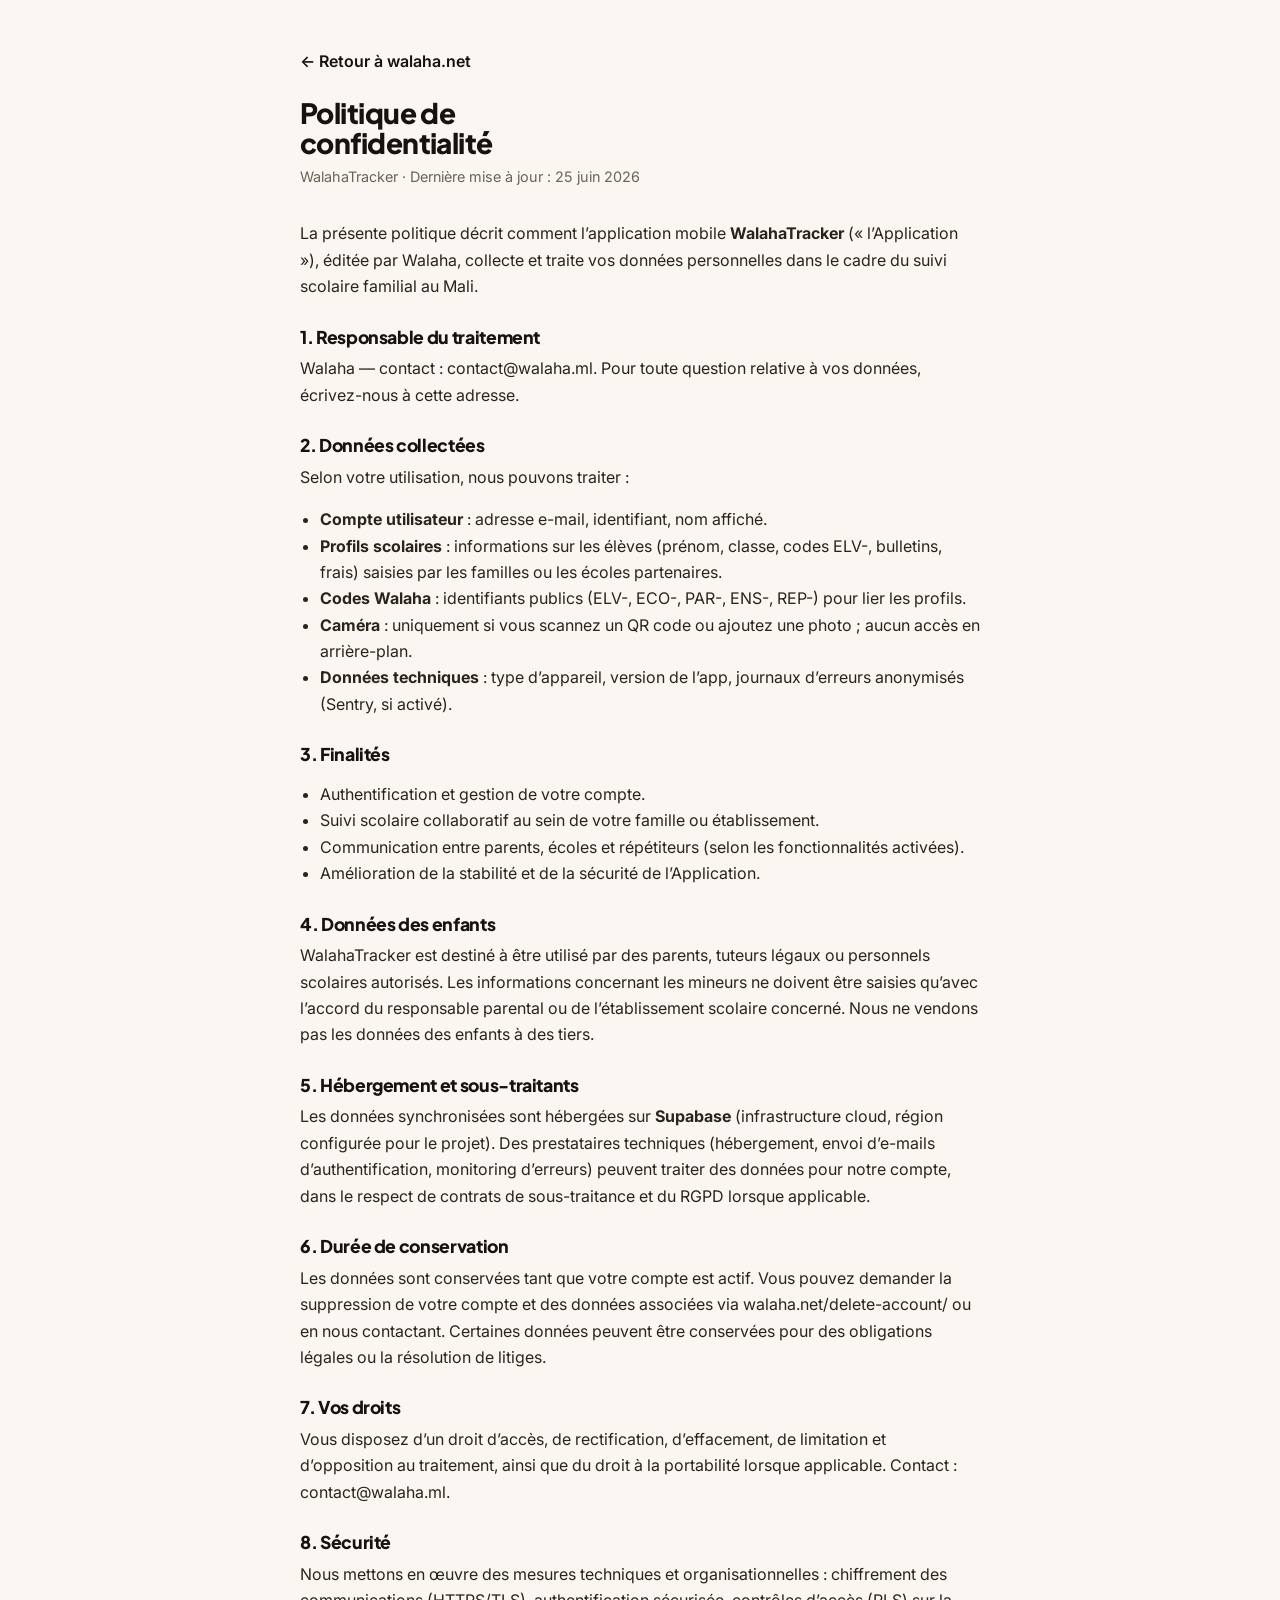
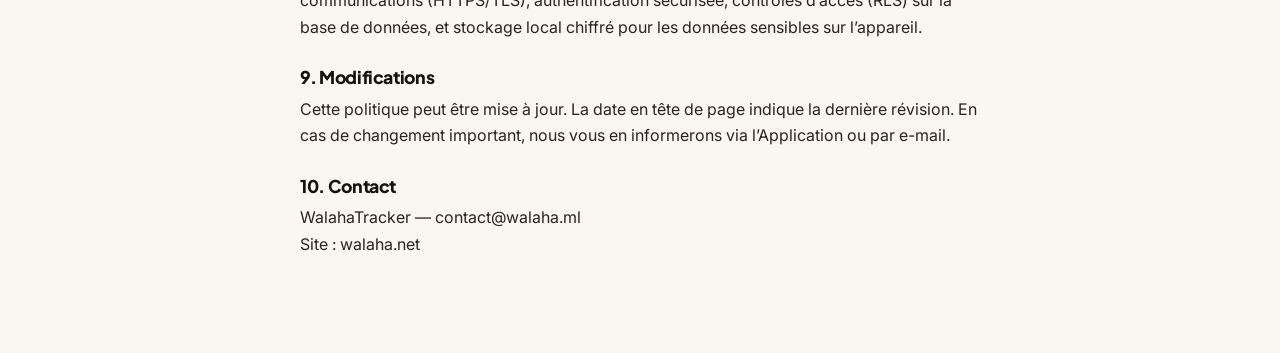
==== commit ee1277c5: "Update WalahaTracker site for GitHub Pages." ====
--- a/privacy/index.html
+++ b/privacy/index.html
@@ -75,7 +75,8 @@
       <h2>6. Durée de conservation</h2>
       <p>
         Les données sont conservées tant que votre compte est actif. Vous pouvez demander la
-        suppression de votre compte et des données associées en nous contactant. Certaines
+        suppression de votre compte et des données associées via
+        <a href="../delete-account/">walaha.net/delete-account/</a> ou en nous contactant. Certaines
         données peuvent être conservées pour des obligations légales ou la résolution de litiges.
       </p>
 
